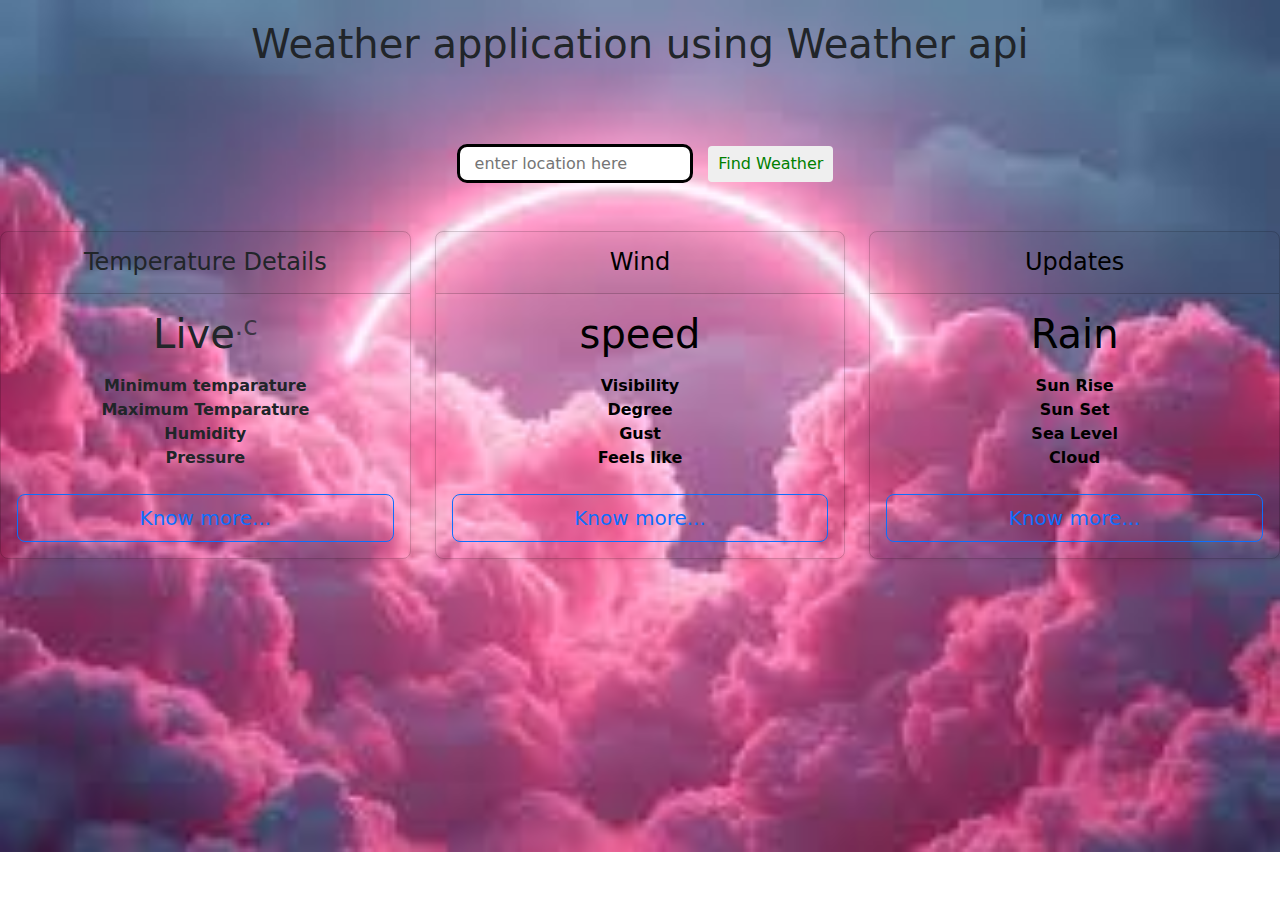
==== index.html @ 83d5bc9e "Add files via upload" ====
<!DOCTYPE html>
<html lang="en">

<head>
    <meta charset="UTF-8">
    <meta name="viewport" content="width=device-width, initial-scale=1.0">
    <link href="https://cdn.jsdelivr.net/npm/bootstrap@5.3.3/dist/css/bootstrap.min.css" rel="stylesheet"
        integrity="sha384-QWTKZyjpPEjISv5WaRU9OFeRpok6YctnYmDr5pNlyT2bRjXh0JMhjY6hW+ALEwIH" crossorigin="anonymous">
    <link rel="stylesheet" href="style.css">
    <title>Document</title>
</head>

<body>
    <div class="top">
        <h1>Weather application using Weather api</h1>
    </div>
    <div class="searchoption">
        <input type="text" id="search1" class="searchBox" placeholder="enter location here">
        <button id="search2" class="searchBtn">Find Weather</button>
    </div>
    <main>
        <div  class="row row-cols-1 row-cols-md-3 mb-3 text-center">
            <div class="col" >
                <div style="background-color: transparent;" class="card mb-4 rounded-3 shadow-sm">
                    <div class="card-header py-3">
                        <h4 class="my-0 fw-normal">Temperature Details</h4>
                    </div>
                    <div  class="card-body">
                        <h1 id="maintemp" class="card-title pricing-card-title">Live<small
                                class="text-body-secondary fw-light"><sup>.c</sup></small>
                        </h1>
                        <ul class="list-unstyled mt-3 mb-4">
                            <li id="mintemp">Minimum temparature</li>
                            <li id="maxtemp">Maximum Temparature</li>
                            <li id="humidity">Humidity</li>
                            <li id="pressure">Pressure</li>
                        </ul>
                        <a style="text-decoration: none;" href="" target="_blank">
                            <button type="button" class="w-100 btn btn-lg btn-outline-primary">Know more...</button>
                        </a>
                    </div>
                </div>
            </div>
            <div class="col">
                <div style="background-color: transparent; color:black;" class="card mb-4 rounded-3 shadow-sm">
                    <div class="card-header py-3">
                        <h4 class="my-0 fw-normal">Wind</h4>
                    </div>
                    <div class="card-body">
                        <h1 id="speed" class="card-title pricing-card-title">speed<small
                                class="text-body-secondary fw-light"></small>
                        </h1>
                        <ul class="list-unstyled mt-3 mb-4">
                            <li id="visibility">Visibility</li>
                            <li id="degree">Degree</li>
                            <li id="gust">Gust</li>
                            <li id="feels">Feels like</li>
                        </ul>
                        <a style="text-decoration: none;" href="" target="_blank">
                            <button type="button" class="w-100 btn btn-lg btn-outline-primary">Know more...</button>

                        </a>
                    </div>
                </div>
            </div>
            <div class="col">
                <div style="background-color: transparent; color: black;" class="card mb-4 rounded-3 shadow-sm">
                    <div class="card-header py-3">
                        <h4 class="my-0 fw-normal">Updates</h4>
                    </div>
                    <div class="card-body">
                        <h1 class="card-title pricing-card-title">Rain<small
                                class="text-body-secondary fw-light"></small>
                        </h1>
                        <ul class="list-unstyled mt-3 mb-4">
                            <li id="rise" >Sun Rise</li>
                            <li id="set" >Sun Set</li>
                            <li id="sea" >Sea Level</li>
                            <li id="cloud" >Cloud</li>
                        </ul>
                        <a style="text-decoration: none;" href="" target="_blank">
                            <button type="button" class="w-100 btn btn-lg btn-outline-primary">Know more...</button>

                        </a>
                    </div>
                </div>
            </div>
        </div>
    </main>
</body>
<script src="script.js"></script>

</html>
---- style.css ----
body{
    font-weight: bold;
    background-image: url("cloud.jpeg");
    background-repeat: no-repeat;
    background-size: 100%;
    
}
.top{
    /* font-size: 30px; */
    text-align: center;
    padding: 20px;
    /* margin: 30px; */
    width: 100%;
    /* background-image: url("top-bg.webp"); */
    /* background: linear-gradient(to left,rgb(110, 197, 231),rgb(223, 162, 49)); */
}
.searchBox{
border: 3px solid;
border-radius: 10px;
height: 3vw;
padding: 15px;
margin: 10px;

    
}
.searchoption{
    text-align: center;
    padding: 2%;
    margin: 1%;
}

.searchBtn{
    padding: 6px 10px;
        background:black(255, 255, 255);
        color: green;
        border: none;
        cursor: pointer;
        border-radius: 4px;
}
.searchBtn:hover{
    background-color: black;
}
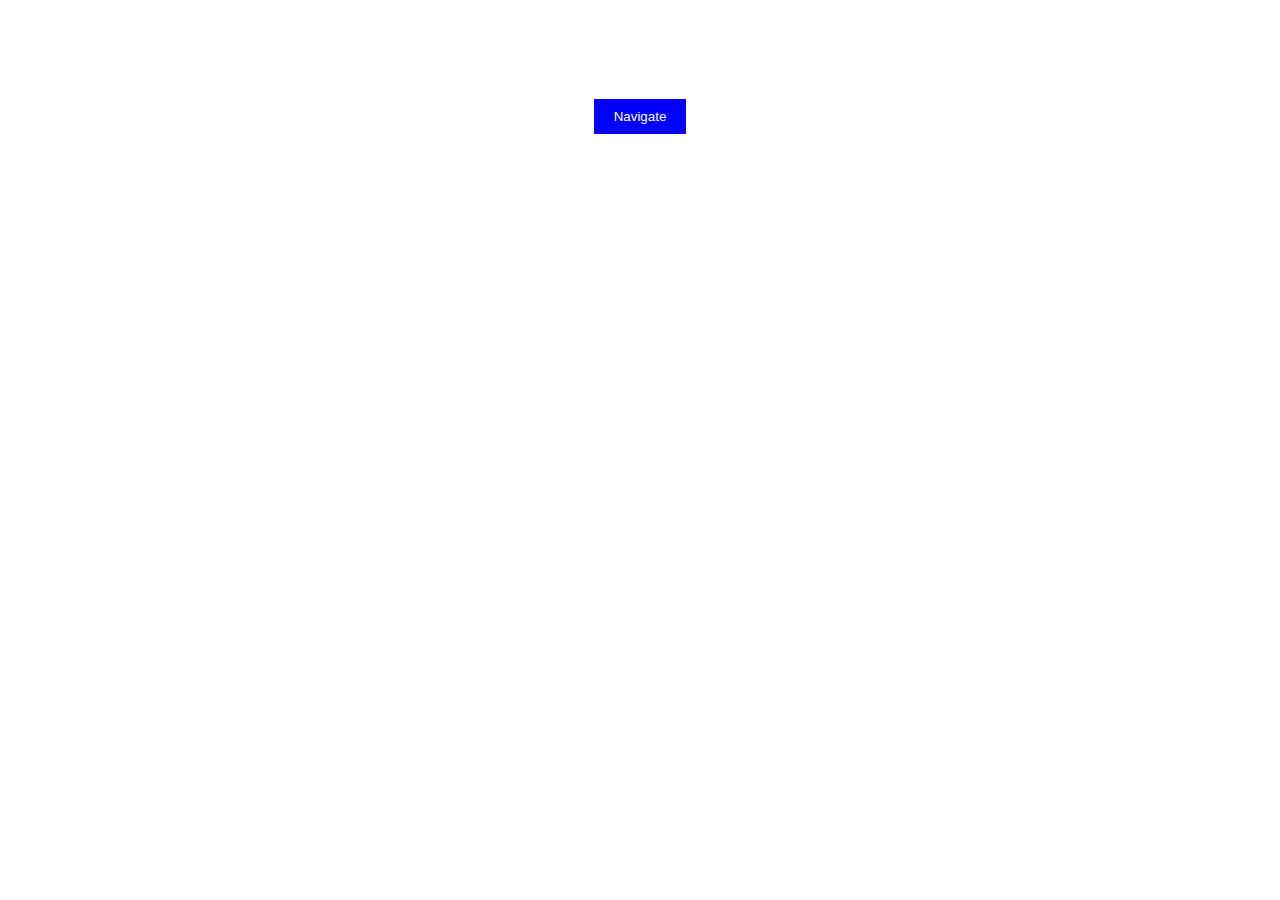
==== commit 40c698bb: "Add files via upload" ====
--- a/index.html
+++ b/index.html
@@ -1,93 +1,30 @@
-<!DOCTYPE html>
-<html lang="en">
-
-<head>
-    <meta charset="UTF-8">
-    <meta name="viewport" content="width=device-width, initial-scale=1.0">
-    <link href="https://cdn.jsdelivr.net/npm/bootstrap@5.3.3/dist/css/bootstrap.min.css" rel="stylesheet"
-        integrity="sha384-QWTKZyjpPEjISv5WaRU9OFeRpok6YctnYmDr5pNlyT2bRjXh0JMhjY6hW+ALEwIH" crossorigin="anonymous">
-    <link rel="stylesheet" href="style.css">
-    <title>Document</title>
-</head>
-
-<body>
-    <div class="top">
-        <h1>Weather application using Weather api</h1>
-    </div>
-    <div class="searchoption">
-        <input type="text" id="search1" class="searchBox" placeholder="enter location here">
-        <button id="search2" class="searchBtn">Find Weather</button>
-    </div>
-    <main>
-        <div  class="row row-cols-1 row-cols-md-3 mb-3 text-center">
-            <div class="col" >
-                <div style="background-color: transparent;" class="card mb-4 rounded-3 shadow-sm">
-                    <div class="card-header py-3">
-                        <h4 class="my-0 fw-normal">Temperature Details</h4>
-                    </div>
-                    <div  class="card-body">
-                        <h1 id="maintemp" class="card-title pricing-card-title">Live<small
-                                class="text-body-secondary fw-light"><sup>.c</sup></small>
-                        </h1>
-                        <ul class="list-unstyled mt-3 mb-4">
-                            <li id="mintemp">Minimum temparature</li>
-                            <li id="maxtemp">Maximum Temparature</li>
-                            <li id="humidity">Humidity</li>
-                            <li id="pressure">Pressure</li>
-                        </ul>
-                        <a style="text-decoration: none;" href="" target="_blank">
-                            <button type="button" class="w-100 btn btn-lg btn-outline-primary">Know more...</button>
-                        </a>
-                    </div>
-                </div>
-            </div>
-            <div class="col">
-                <div style="background-color: transparent; color:black;" class="card mb-4 rounded-3 shadow-sm">
-                    <div class="card-header py-3">
-                        <h4 class="my-0 fw-normal">Wind</h4>
-                    </div>
-                    <div class="card-body">
-                        <h1 id="speed" class="card-title pricing-card-title">speed<small
-                                class="text-body-secondary fw-light"></small>
-                        </h1>
-                        <ul class="list-unstyled mt-3 mb-4">
-                            <li id="visibility">Visibility</li>
-                            <li id="degree">Degree</li>
-                            <li id="gust">Gust</li>
-                            <li id="feels">Feels like</li>
-                        </ul>
-                        <a style="text-decoration: none;" href="" target="_blank">
-                            <button type="button" class="w-100 btn btn-lg btn-outline-primary">Know more...</button>
-
-                        </a>
-                    </div>
-                </div>
-            </div>
-            <div class="col">
-                <div style="background-color: transparent; color: black;" class="card mb-4 rounded-3 shadow-sm">
-                    <div class="card-header py-3">
-                        <h4 class="my-0 fw-normal">Updates</h4>
-                    </div>
-                    <div class="card-body">
-                        <h1 class="card-title pricing-card-title">Rain<small
-                                class="text-body-secondary fw-light"></small>
-                        </h1>
-                        <ul class="list-unstyled mt-3 mb-4">
-                            <li id="rise" >Sun Rise</li>
-                            <li id="set" >Sun Set</li>
-                            <li id="sea" >Sea Level</li>
-                            <li id="cloud" >Cloud</li>
-                        </ul>
-                        <a style="text-decoration: none;" href="" target="_blank">
-                            <button type="button" class="w-100 btn btn-lg btn-outline-primary">Know more...</button>
-
-                        </a>
-                    </div>
-                </div>
-            </div>
-        </div>
-    </main>
-</body>
-<script src="script.js"></script>
-
-</html>+<html>
+    <style>
+        body {
+            background-image: url("1.jpg");
+            background-size: cover; /* Ensures the image covers the entire background */
+            background-color: rgba(255, 255, 255, 0.8); 
+            text-align: center;
+            font-family: 'Courier New', Courier, monospace;
+            color: white;
+            background-repeat: no-repeat;
+            margin: 0; /* Remove default margin */
+            height: 100vh; /* Ensures the body takes the full viewport height */
+        }
+        button {
+            background-color: blue;
+            color: white; /* Ensures button text is readable */
+            border: none; /* Remove default border */
+            padding: 10px 20px; /* Adds padding to the button */
+            cursor: pointer; /* Changes cursor to pointer */
+        }
+        button:hover {
+            background-color: darkblue; /* Changes color on hover */
+        }
+    </style>
+    <body>
+        <h1>Welcome to QIS College Navigation</h1>
+        <h3>This website is used for navigating QIS College of Engineering using 3D navigation</h3>
+        <button onclick="window.location.href='http://127.0.0.1:5500/prathyusha.html'">Navigate</button>
+    </body>
+</html>
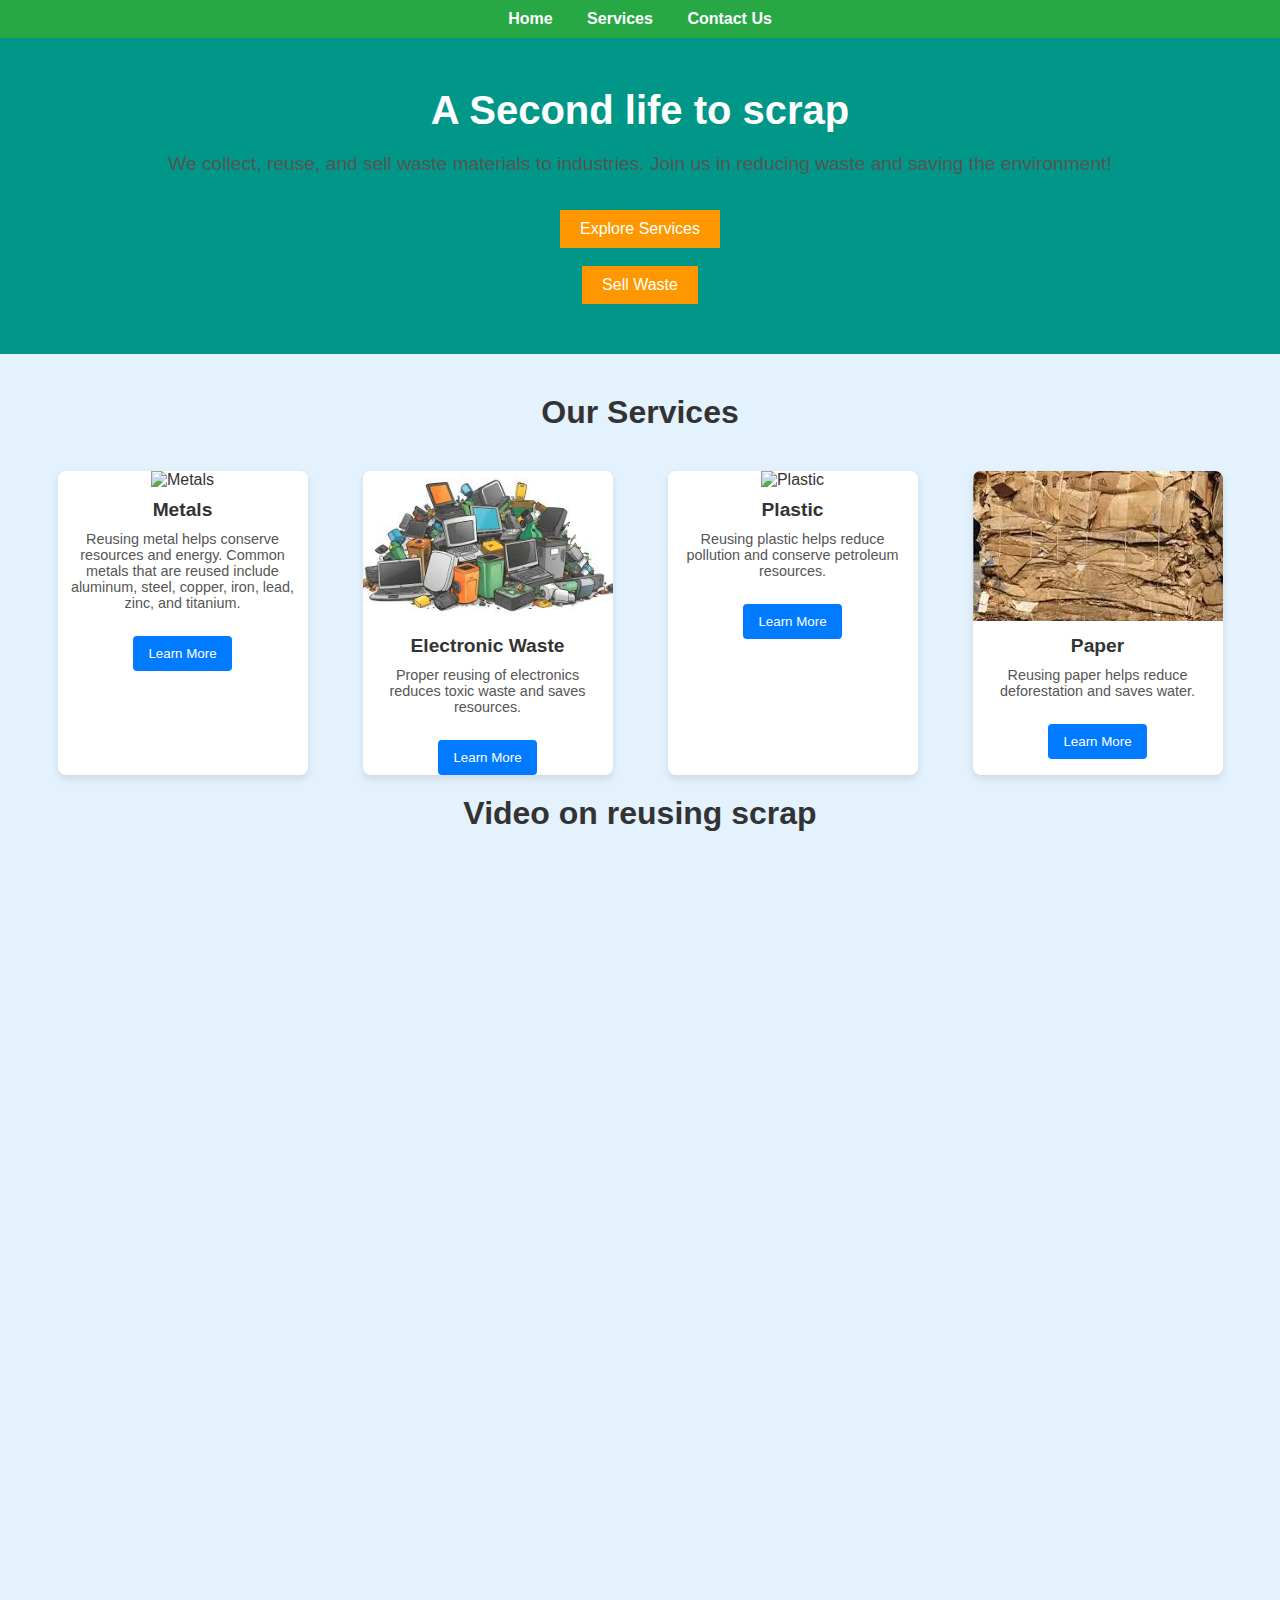
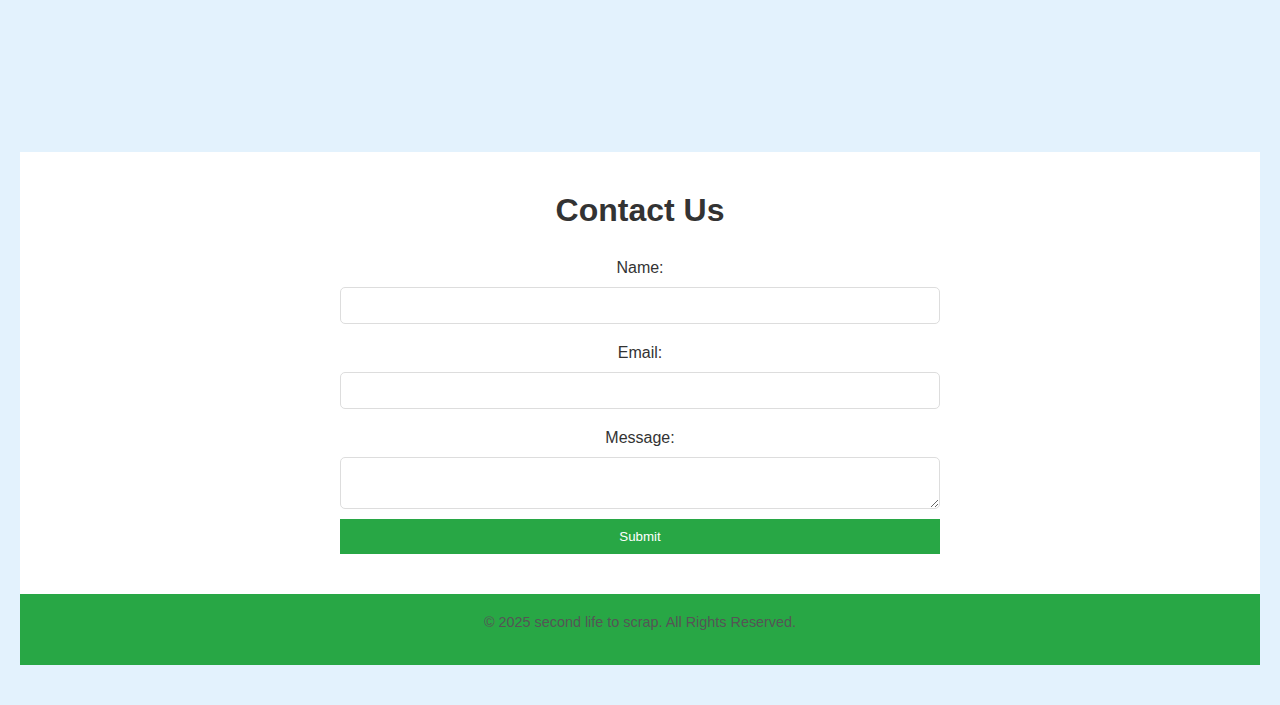
==== commit 56d2b1d5: "Add files via upload" ====
--- a/index.html
+++ b/index.html
@@ -1,30 +1,302 @@
-<html>
+<!DOCTYPE html>
+<html lang="en">
+<head>
+    <meta charset="UTF-8">
+    <meta name="viewport" content="width=device-width, initial-scale=1.0">
+    <meta http-equiv="X-UA-Compatible" content="ie=edge">
+    <title>EcoRecycle - Recycle Waste, Save the Earth</title>
     <style>
+        /* Basic Styles */
+        * {
+
+            margin: 0;
+            padding: 0;
+            box-sizing: border-box;
+        }
+
         body {
-            background-image: url("1.jpg");
-            background-size: cover; /* Ensures the image covers the entire background */
-            background-color: rgba(255, 255, 255, 0.8); 
-            text-align: center;
-            font-family: 'Courier New', Courier, monospace;
-            color: white;
-            background-repeat: no-repeat;
-            margin: 0; /* Remove default margin */
-            height: 100vh; /* Ensures the body takes the full viewport height */
-        }
-        button {
-            background-color: blue;
-            color: white; /* Ensures button text is readable */
-            border: none; /* Remove default border */
-            padding: 10px 20px; /* Adds padding to the button */
-            cursor: pointer; /* Changes cursor to pointer */
-        }
-        button:hover {
-            background-color: darkblue; /* Changes color on hover */
+            
+            font-family: Arial, sans-serif;
+            background-color: #f7f7f7;
+            color: #333;
+            font-family: Arial, sans-serif;
+  
+}
+
+.card-container {
+  display: flex;
+  justify-content: space-around;
+  gap: 20px;
+  flex-wrap: wrap;
+  padding: 20px;
+}
+
+.card {
+  background-color: #fff;
+  border-radius: 8px;
+  box-shadow: 0 4px 8px rgba(0, 0, 0, 0.1);
+  overflow: hidden;
+  width: 250px;
+  text-align: center;
+  transition: transform 0.3s ease;
+}
+
+.card:hover {
+  transform: scale(1.05);
+}
+
+.card-image {
+  width: 100%;
+  height: 150px;
+  object-fit: cover;
+}
+
+h3 {
+  margin: 10px 0;
+  font-size: 1.2rem;
+}
+
+p {
+  font-size: 0.9rem;
+  color: #555;
+  padding: 0 10px 15px;
+}
+
+        /* Header and Navigation */
+        header {
+            background-color: #28a745;
+            padding: 10px 0;
+        }
+
+        nav ul {
+            list-style: none;
+            text-align: center;
+        }
+
+        nav ul li {
+            display: inline;
+            margin: 0 15px;
+        }
+
+        nav ul li a {
+            text-decoration: none;
+            color: white;
+            font-weight: bold;
+        }
+
+        /* Hero Section */
+        .hero {
+            background-color: #009688;
+            color: white;
+            text-align: center;
+            padding: 50px 20px;
+        }
+
+        .hero h1 {
+            font-size: 2.5rem;
+        }
+
+        .hero p {
+            font-size: 1.2rem;
+            margin: 20px 0;
+        }
+
+        .hero button {
+            background-color: #ff9800;
+            border: none;
+            padding: 10px 20px;
+            font-size: 1rem;
+            color: white;
+            cursor: pointer;
+        }
+
+        .hero button a {
+            color: white;
+            text-decoration: none;
+        }
+
+        /* Services Section */
+        #services {
+            padding: 40px 20px;
+            text-align: center;
+            background-color: #e3f2fd;
+        }
+
+        #services h2 {
+            font-size: 2rem;
+            margin-bottom: 20px;
+        }
+
+        .services-container {
+            display: grid;
+            grid-template-columns: 1fr 1fr 1fr 1fr;
+            gap: 20px;
+        }
+
+        .service {
+            background-color: white;
+            padding: 20px;
+            box-shadow: 0 4px 8px rgba(0, 0, 0, 0.1);
+        }
+
+        .service h3 {
+            font-size: 1.5rem;
+            margin-bottom: 10px;
+        }
+        .video iframe {
+    width: 100%; /* Make it take up full width */
+    height: 100vh; /* Take full height of the viewport */
+    border: none; /* Remove border around iframe */
+    object-fit: cover; /* Ensure the video scales properly */
+}
+
+/* Optional: Style the container */
+.video {
+    position: relative;
+    width: 100%;
+    height: 100vh; /* Full viewport height */
+}
+
+        /* Contact Section */
+        #contact {
+            padding: 40px 20px;
+            background-color: #fff;
+            text-align: center;
+        }
+
+        #contact h2 {
+            font-size: 2rem;
+            margin-bottom: 20px;
+        }
+
+        #contact form {
+            max-width: 600px;
+            margin: 0 auto;
+            display: flex;
+            flex-direction: column;
+        }
+
+        #contact form label {
+            font-size: 1rem;
+            margin-top: 10px;
+        }
+
+        #contact form input, #contact form textarea {
+            padding: 10px;
+            margin: 10px 0;
+            border: 1px solid #ddd;
+            border-radius: 5px;
+        }
+
+        #contact form button {
+            background-color: #28a745;
+            color: white;
+            padding: 10px;
+            border: none;
+            cursor: pointer;
+        }
+
+        /* Footer Section */
+        footer {
+            text-align: center;
+            padding: 20px 0;
+            background-color: #28a745;
+            color: white;
         }
     </style>
-    <body>
-        <h1>Welcome to QIS College Navigation</h1>
-        <h3>This website is used for navigating QIS College of Engineering using 3D navigation</h3>
-        <button onclick="window.location.href='http://127.0.0.1:5500/prathyusha.html'">Navigate</button>
-    </body>
+</head>
+<body>
+
+    <!-- Navigation Bar -->
+    <header>
+        <nav>
+            <ul>
+                <li><a href="#home">Home</a></li>
+                <li><a href="#services">Services</a></li>
+                <li><a href="#contact">Contact Us</a></li>
+                
+            </ul>
+        </nav>
+    </header>
+
+    <!-- Hero Section -->
+    <section id="home" class="hero">
+        <div class="hero-content">
+            <h1>A Second life to scrap</h1>
+            <p>We collect, reuse, and sell waste materials to industries. Join us in reducing waste and saving the environment!</p>
+            <button><a href="#services">Explore Services</a></button><br><br>
+            <button ><a href="./scrap_form.html">Sell Waste</a></button>
+        </div>
+    </section>
+
+    <!-- Services Section -->
+    <section id="services">
+        <h2>Our Services</h2>
+    <div class="card-container">
+        <!-- Metals Card -->
+        <div class="card">
+          <img src="https://encrypted-tbn0.gstatic.com/images?q=tbn:ANd9GcSldqa_evHhMzIqEbJnRyVscZMpzmIEUGgJhA&s" alt="Metals" class="card-image">
+          <h3>Metals</h3>
+          <p>Reusing metal helps conserve resources and energy. Common metals that are reused include aluminum, steel, copper, iron, lead, zinc, and titanium.</p>
+          <button onclick="window.location.href='file:///C:/XAMPP/htdocs/reuse/metal.html#contact'"style="background-color: #007bff; color: white; border: none; padding: 10px 15px; margin-top: 10px; border-radius: 4px; cursor: pointer; transition: background-color 0.3s ease;">Learn More</button>
+        </div>
+    
+        <!-- Electronic Waste Card -->
+        <div class="card">
+          <img src="[data-uri]" alt="Electronic Waste" class="card-image">
+          <h3>Electronic Waste</h3>
+          <p>Proper reusing of electronics reduces toxic waste and saves resources.</p>
+          <button onclick="window.location.href='file:///C:/XAMPP/htdocs/reuse/electronic.html'"style="background-color: #007bff; color: white; border: none; padding: 10px 15px; margin-top: 10px; border-radius: 4px; cursor: pointer; transition: background-color 0.3s ease;">Learn More</button>
+        </div>
+    
+        <!-- Plastic Card -->
+        <div class="card">
+          <img src="https://encrypted-tbn0.gstatic.com/images?q=tbn:ANd9GcSdt9uka_XOM3O8FvbybreWRZm4HsyD08yqwg&s" alt="Plastic" class="card-image">
+          <h3>Plastic</h3>
+          <p>Reusing plastic helps reduce pollution and conserve petroleum resources.</p>
+          <button onclick="window.location.href='file:///C:/XAMPP/htdocs/reuse/plastic.html'"style="background-color: #007bff; color: white; border: none; padding: 10px 15px; margin-top: 10px; border-radius: 4px; cursor: pointer; transition: background-color 0.3s ease;">Learn More</button>
+        </div>
+    
+        <!-- Paper Card -->
+        <div class="card">
+          <img src="[data-uri]" alt="Paper" class="card-image">
+          <h3>Paper</h3>
+          <p>Reusing paper helps reduce deforestation and saves water.</p>
+          <button onclick="window.location.href='file:///C:/XAMPP/htdocs/reuse/paper.html'"style="background-color: #007bff; color: white; border: none; padding: 10px 15px; margin-top: 10px; border-radius: 4px; cursor: pointer; transition: background-color 0.3s ease;">Learn More</button>
+        </div>
+      </div>
+      <section id="video-section">
+        <h2>Video on reusing scrap</h2>
+        <div class="video-container">
+            <!-- Video 1 -->
+            <!-- Video 1 -->
+<!-- Video 1 -->
+<div class="video">
+    <iframe src="https://www.youtube.com/embed/4JDGFNoY-rQ" title="Metal Recycling Process 1"></iframe>
+</div>
+
+
+    <!-- Contact Section -->
+    <section id="contact">
+        <h2>Contact Us</h2>
+        <form action="submit_form.php" method="POST">
+            <label for="name">Name:</label>
+            <input type="text" id="name" name="name" required>
+            
+            <label for="email">Email:</label>
+            <input type="email" id="email" name="email" required>
+
+            <label for="message">Message:</label>
+            <textarea id="message" name="message" required></textarea>
+
+            <button type="submit">Submit</button>
+        </form>
+    </section>
+
+    <!-- Footer Section -->
+    <footer>
+        <p>&copy; 2025 second life to scrap. All Rights Reserved.</p>
+    </footer>
+
+</body>
 </html>
